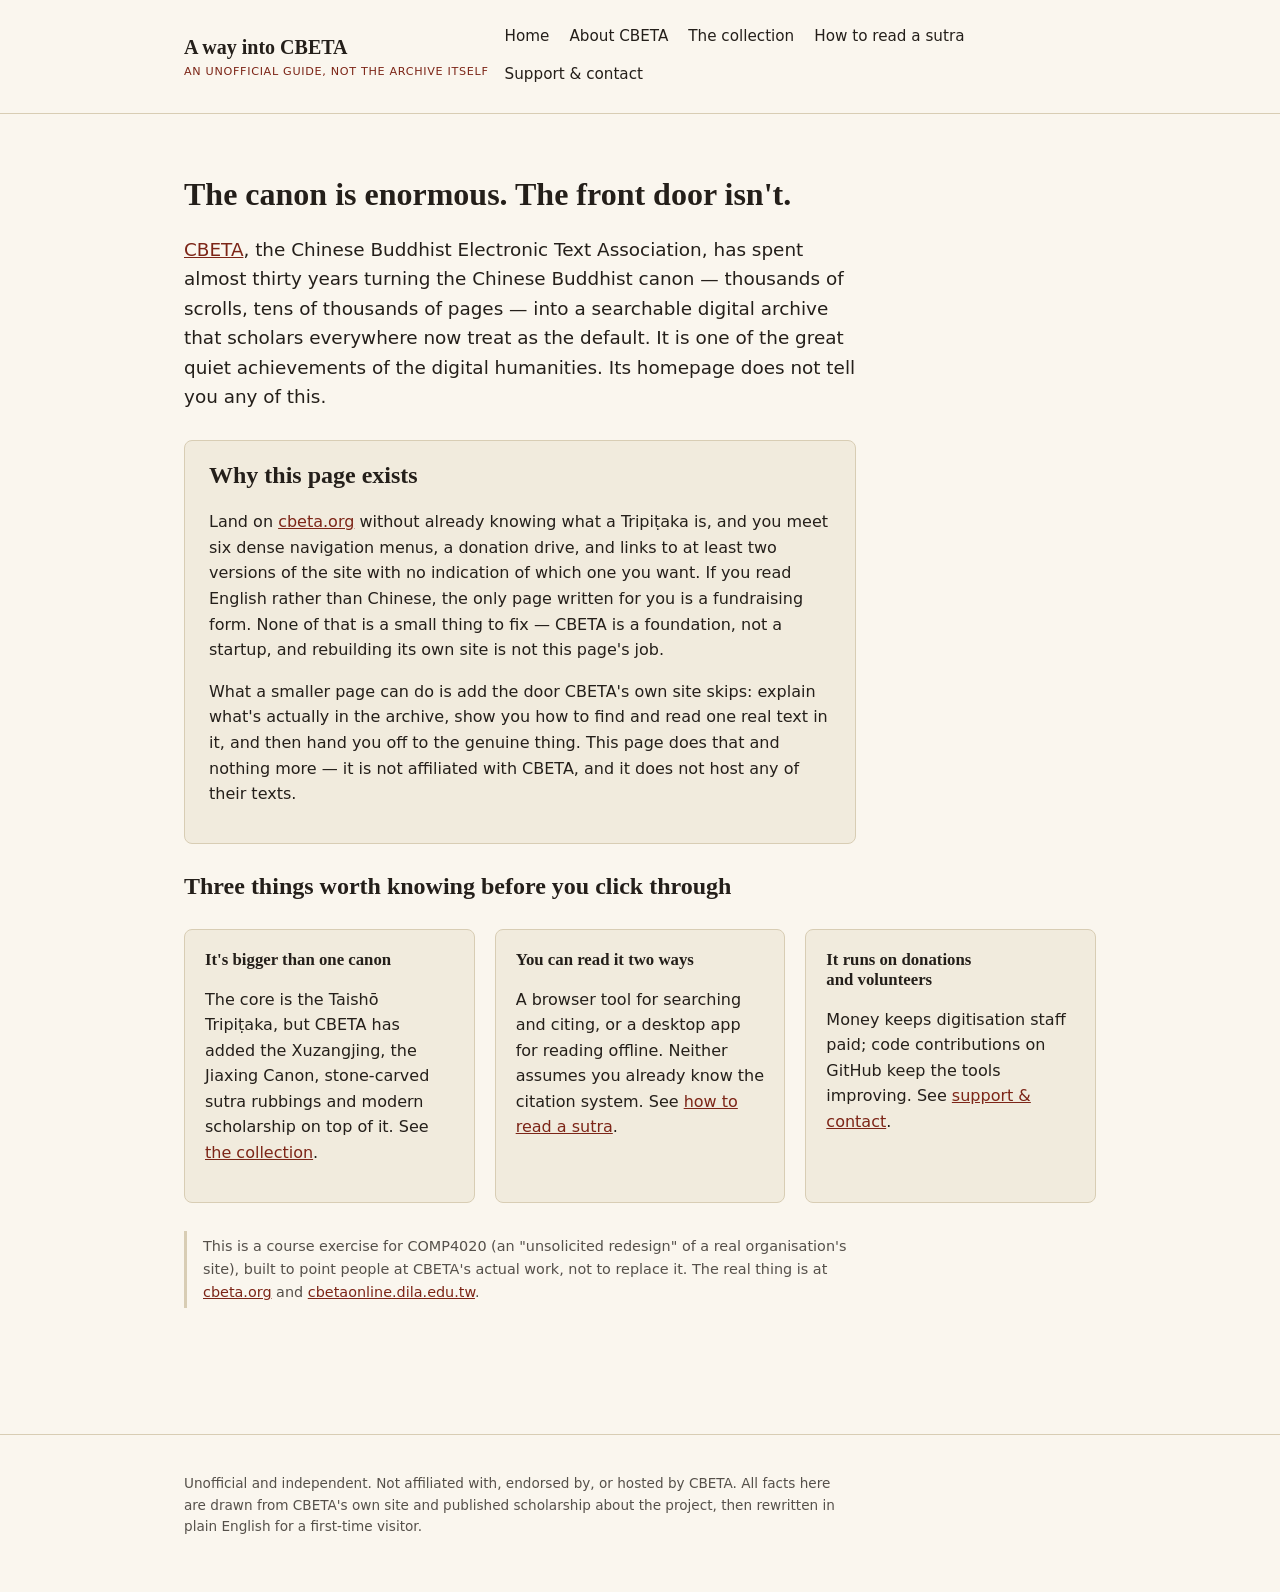
==== index.html @ 64e92640 "site: build CBETA redesign — five pages, manuscript-style shared theme Picks CBETA (Chinese Buddhist" ====
<!doctype html>
<html lang="en">
  <head>
    <meta charset="UTF-8" />
    <meta name="viewport" content="width=device-width, initial-scale=1.0" />
    <title>A way into CBETA — an unofficial front door to the Chinese Buddhist canon</title>
    <meta
      name="description"
      content="An unofficial guide to CBETA, the digital Chinese Buddhist canon: what it holds, how to actually read something in it, and how to support the real project."
    />
    <link rel="stylesheet" href="./styles.css" />
  </head>
  <body>
    <a class="skip-link" href="#main">Skip to content</a>
    <header class="site">
      <div class="site-header-inner">
        <a class="site-title" href="./"
          >A way into CBETA<small>an unofficial guide, not the archive itself</small></a
        >
        <button
          class="nav-toggle"
          type="button"
          aria-expanded="false"
          aria-controls="primary-nav"
        >
          Menu
        </button>
        <nav class="primary" id="primary-nav" aria-label="Primary">
          <a href="./">Home</a>
          <a href="./about.html">About CBETA</a>
          <a href="./collection.html">The collection</a>
          <a href="./read.html">How to read a sutra</a>
          <a href="./contact.html">Support &amp; contact</a>
        </nav>
      </div>
    </header>
    <main id="main">
      <h1>The canon is enormous. The front door isn't.</h1>
      <p class="lede">
        <a href="https://www.cbeta.org/">CBETA</a>, the Chinese Buddhist Electronic Text
        Association, has spent almost thirty years turning the Chinese Buddhist canon —
        thousands of scrolls, tens of thousands of pages — into a searchable digital archive
        that scholars everywhere now treat as the default. It is one of the great quiet
        achievements of the digital humanities. Its homepage does not tell you any of this.
      </p>

      <div class="panel">
        <h2>Why this page exists</h2>
        <p>
          Land on <a href="https://www.cbeta.org/">cbeta.org</a> without already knowing what
          a Tripiṭaka is, and you meet six dense navigation menus, a donation drive, and links
          to at least two versions of the site with no indication of which one you want. If you
          read English rather than Chinese, the only page written for you is a fundraising
          form. None of that is a small thing to fix — CBETA is a foundation, not a startup,
          and rebuilding its own site is not this page's job.
        </p>
        <p>
          What a smaller page can do is add the door CBETA's own site skips: explain what's
          actually in the archive, show you how to find and read one real text in it, and then
          hand you off to the genuine thing. This page does that and nothing more — it is not
          affiliated with CBETA, and it does not host any of their texts.
        </p>
      </div>

      <h2>Three things worth knowing before you click through</h2>
      <div class="card-grid">
        <div class="card">
          <h3>It's bigger than one canon</h3>
          <p>
            The core is the Taishō Tripiṭaka, but CBETA has added the Xuzangjing, the Jiaxing
            Canon, stone-carved sutra rubbings and modern scholarship on top of it. See
            <a href="./collection.html">the collection</a>.
          </p>
        </div>
        <div class="card">
          <h3>You can read it two ways</h3>
          <p>
            A browser tool for searching and citing, or a desktop app for reading offline.
            Neither assumes you already know the citation system. See
            <a href="./read.html">how to read a sutra</a>.
          </p>
        </div>
        <div class="card">
          <h3>It runs on donations and volunteers</h3>
          <p>
            Money keeps digitisation staff paid; code contributions on GitHub keep the tools
            improving. See <a href="./contact.html">support &amp; contact</a>.
          </p>
        </div>
      </div>

      <p class="disclaimer">
        This is a course exercise for COMP4020 (an "unsolicited redesign" of a real
        organisation's site), built to point people at CBETA's actual work, not to replace it.
        The real thing is at <a href="https://www.cbeta.org/">cbeta.org</a> and
        <a href="https://cbetaonline.dila.edu.tw/">cbetaonline.dila.edu.tw</a>.
      </p>
    </main>
    <footer class="site">
      <div class="site-footer-inner">
        <p>
          Unofficial and independent. Not affiliated with, endorsed by, or hosted by CBETA. All
          facts here are drawn from CBETA's own site and published scholarship about the
          project, then rewritten in plain English for a first-time visitor.
        </p>
      </div>
    </footer>
    <script type="module" src="./main.ts"></script>
  </body>
</html>
---- styles.css ----
:root {
  --ink: #241f1a;
  --paper: #faf6ee;
  --paper-dim: #f1ebdd;
  --rule: #d8cdb4;
  --seal: #a3311f;
  --seal-dim: #7c2517;
  --measure: 42rem;
}

* {
  box-sizing: border-box;
}

html {
  scroll-behavior: smooth;
}

@media (prefers-reduced-motion: reduce) {
  html {
    scroll-behavior: auto;
  }
}

body {
  margin: 0;
  background: var(--paper);
  color: var(--ink);
  font-family:
    system-ui,
    -apple-system,
    "Segoe UI",
    sans-serif;
  line-height: 1.6;
}

h1,
h2,
h3 {
  font-family: Georgia, "Iowan Old Style", "Palatino Linotype", serif;
  line-height: 1.2;
  text-wrap: balance;
}

a {
  color: var(--seal-dim);
}

a:hover {
  color: var(--seal);
}

a:focus-visible,
button:focus-visible {
  outline: 3px solid var(--seal);
  outline-offset: 2px;
}

.skip-link {
  position: absolute;
  left: 1rem;
  top: -3rem;
  background: var(--ink);
  color: var(--paper);
  padding: 0.5rem 1rem;
  border-radius: 0.25rem;
  transition: top 0.15s ease;
  z-index: 10;
}

.skip-link:focus {
  top: 1rem;
}

header.site {
  border-bottom: 1px solid var(--rule);
  background: var(--paper);
}

.site-header-inner {
  max-width: 60rem;
  margin: 0 auto;
  padding: 1.25rem 1.5rem;
  display: flex;
  align-items: center;
  justify-content: space-between;
  gap: 1rem;
}

.site-title {
  font-family: Georgia, "Iowan Old Style", "Palatino Linotype", serif;
  font-size: 1.25rem;
  font-weight: 700;
  color: var(--ink);
  text-decoration: none;
  white-space: nowrap;
}

.site-title small {
  display: block;
  font-family: system-ui, sans-serif;
  font-weight: 400;
  font-size: 0.7rem;
  letter-spacing: 0.06em;
  text-transform: uppercase;
  color: var(--seal-dim);
}

.nav-toggle {
  display: none;
  border: 1px solid var(--rule);
  background: var(--paper);
  border-radius: 0.25rem;
  padding: 0.4rem 0.7rem;
  font-size: 1rem;
  cursor: pointer;
}

nav.primary {
  display: flex;
  flex-wrap: wrap;
  gap: 0.25rem 1.25rem;
}

nav.primary a {
  text-decoration: none;
  color: var(--ink);
  font-size: 0.95rem;
  padding: 0.25rem 0;
  border-bottom: 2px solid transparent;
}

nav.primary a:hover,
nav.primary a[aria-current="page"] {
  color: var(--seal-dim);
  border-bottom-color: var(--seal);
}

@media (width <= 42rem) {
  .site-header-inner {
    flex-wrap: wrap;
  }

  .nav-toggle {
    display: block;
  }

  nav.primary {
    flex-basis: 100%;
    flex-direction: column;
    gap: 0.5rem;
    padding-top: 0.5rem;
    border-top: 1px solid var(--rule);
    display: none;
  }

  nav.primary.open {
    display: flex;
  }
}

main {
  max-width: 60rem;
  margin: 0 auto;
  padding: 2.5rem 1.5rem 4rem;
}

.lede {
  max-width: var(--measure);
  font-size: 1.15rem;
}

main > p,
main > ul,
main > ol,
.prose > p,
.prose > ul,
.prose > ol {
  max-width: var(--measure);
}

.disclaimer {
  max-width: var(--measure);
  font-size: 0.9rem;
  color: #55504a;
  border-left: 3px solid var(--rule);
  padding: 0.25rem 0 0.25rem 1rem;
}

.panel {
  background: var(--paper-dim);
  border: 1px solid var(--rule);
  border-radius: 0.5rem;
  padding: 1.25rem 1.5rem;
  margin: 1.75rem 0;
  max-width: var(--measure);
}

.panel h2,
.panel h3 {
  margin-top: 0;
}

.card-grid {
  display: grid;
  grid-template-columns: repeat(auto-fit, minmax(15rem, 1fr));
  gap: 1.25rem;
  margin: 1.75rem 0;
}

.card {
  border: 1px solid var(--rule);
  border-radius: 0.5rem;
  padding: 1.25rem;
  background: var(--paper-dim);
}

.card h3 {
  margin-top: 0;
  font-size: 1.05rem;
}

.card code {
  background: var(--paper);
  border: 1px solid var(--rule);
  border-radius: 0.25rem;
  padding: 0.1rem 0.35rem;
  font-size: 0.85em;
}

table.canon {
  border-collapse: collapse;
  width: 100%;
  max-width: 46rem;
  margin: 1.75rem 0;
  font-size: 0.95rem;
}

table.canon caption {
  text-align: left;
  font-style: italic;
  margin-bottom: 0.5rem;
  color: #55504a;
}

table.canon th,
table.canon td {
  border-bottom: 1px solid var(--rule);
  text-align: left;
  padding: 0.55rem 0.75rem;
  vertical-align: top;
}

table.canon th {
  font-family: Georgia, "Iowan Old Style", "Palatino Linotype", serif;
}

ol.steps {
  max-width: var(--measure);
  padding-left: 1.25rem;
}

ol.steps li {
  margin-bottom: 0.85rem;
}

ol.steps code {
  background: var(--paper-dim);
  border: 1px solid var(--rule);
  border-radius: 0.25rem;
  padding: 0.1rem 0.35rem;
  font-size: 0.85em;
}

dl.contact {
  max-width: var(--measure);
  display: grid;
  grid-template-columns: auto 1fr;
  gap: 0.35rem 1rem;
}

dl.contact dt {
  font-weight: 600;
  color: var(--seal-dim);
}

dl.contact dd {
  margin: 0;
}

.button-link {
  display: inline-block;
  background: var(--seal);
  color: var(--paper);
  text-decoration: none;
  padding: 0.6rem 1.1rem;
  border-radius: 0.3rem;
  font-weight: 600;
  margin: 0.25rem 0.5rem 0.25rem 0;
}

.button-link:hover {
  background: var(--seal-dim);
  color: var(--paper);
}

.button-link.secondary {
  background: transparent;
  color: var(--seal-dim);
  border: 1px solid var(--seal-dim);
}

.button-link.secondary:hover {
  background: var(--paper-dim);
  color: var(--seal);
}

footer.site {
  border-top: 1px solid var(--rule);
  margin-top: 3rem;
}

.site-footer-inner {
  max-width: 60rem;
  margin: 0 auto;
  padding: 1.5rem 1.5rem 2.5rem;
  font-size: 0.85rem;
  color: #55504a;
}

.site-footer-inner p {
  max-width: var(--measure);
}

@media (forced-colors: active) {
  .button-link {
    border: 2px solid ButtonText;
  }
}
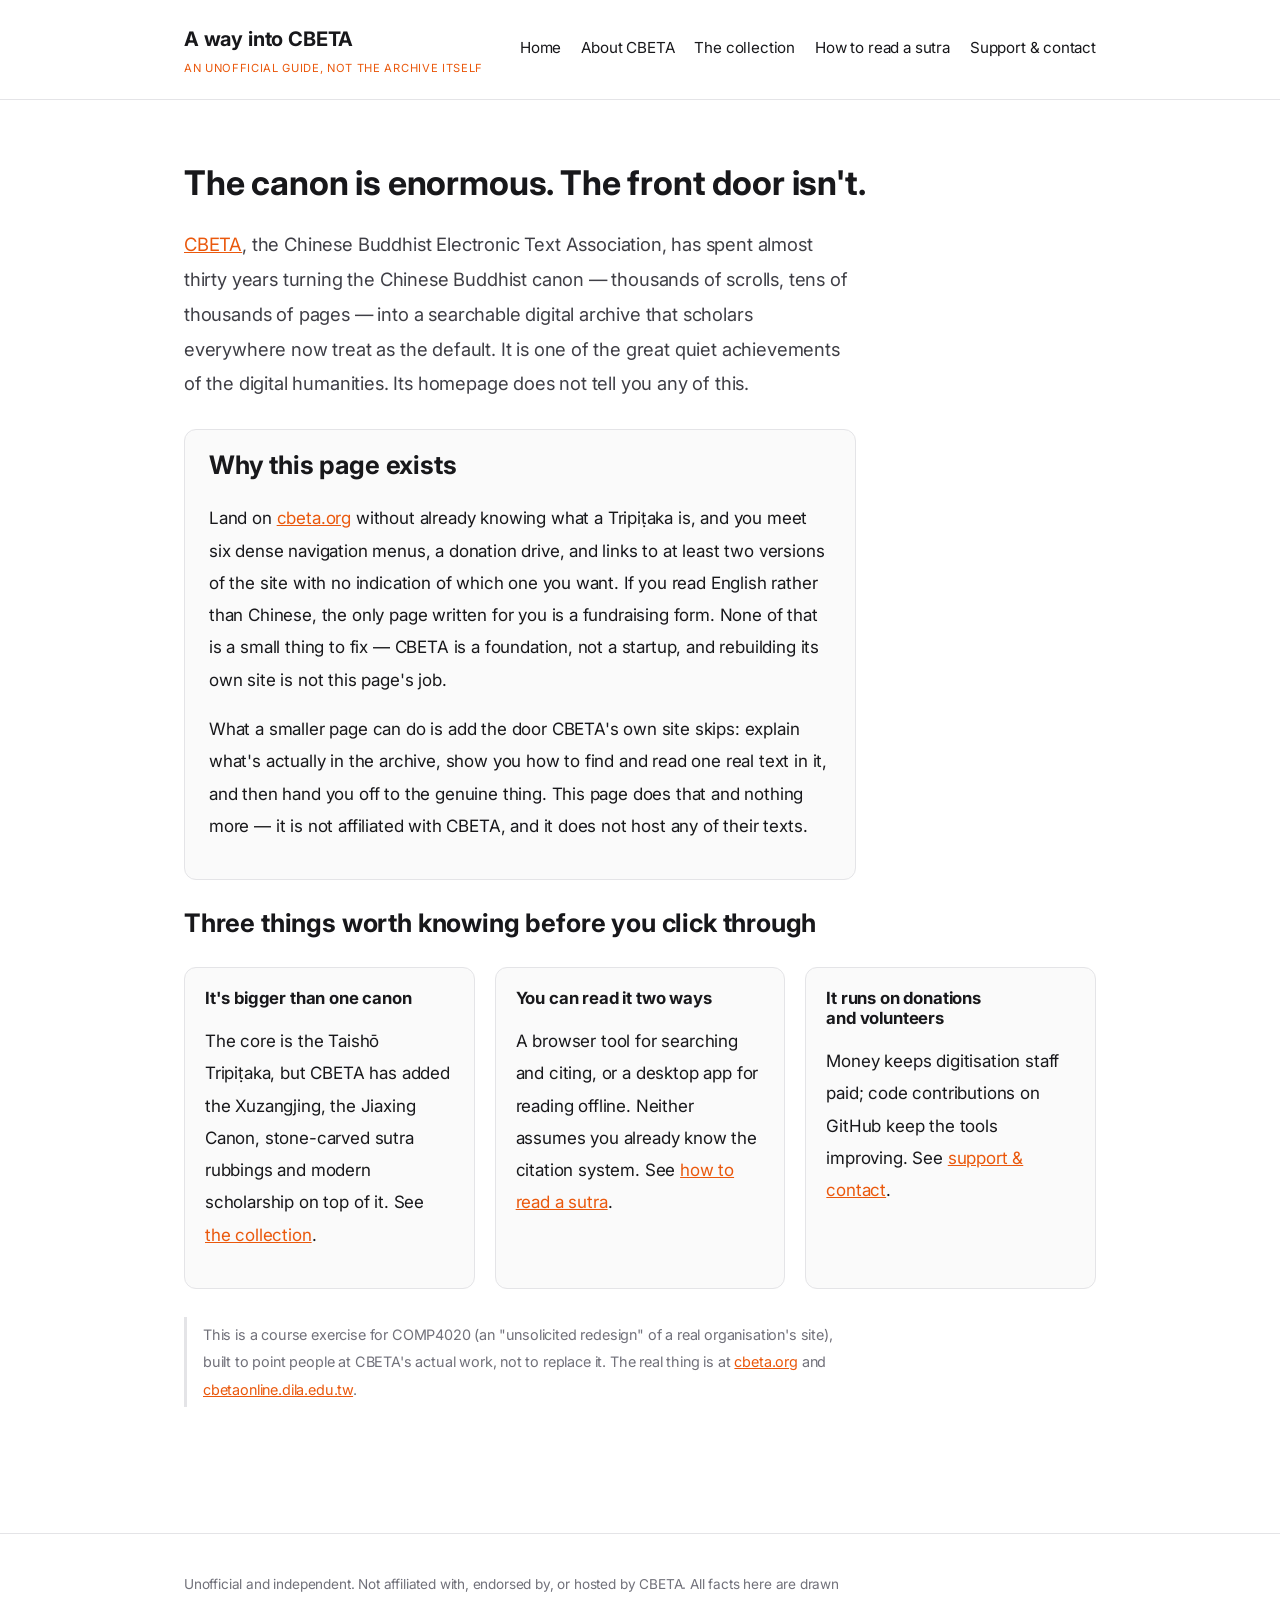
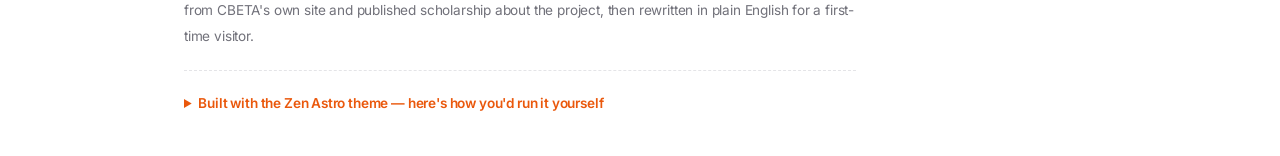
==== commit a3b89e47: "riff: reskin in Astro's Zen theme, expose its install steps in the footer Adopts Zen's actual design" ====
--- a/index.html
+++ b/index.html
@@ -103,6 +103,14 @@
           facts here are drawn from CBETA's own site and published scholarship about the
           project, then rewritten in plain English for a first-time visitor.
         </p>
+        <details class="built-with">
+          <summary>Built with the Zen Astro theme — here's how you'd run it yourself</summary>
+          <pre><code># from astro.build/themes/details/zen/
+git clone https://github.com/Secd0g/zen
+cd zen
+npm install
+npm run dev</code></pre>
+        </details>
       </div>
     </footer>
     <script type="module" src="./main.ts"></script>
--- a/styles.css
+++ b/styles.css
@@ -1,11 +1,35 @@
+@import url("https://fonts.googleapis.com/css2?family=Inter:wght@400;500;600;700&display=swap");
+
 :root {
-  --ink: #241f1a;
-  --paper: #faf6ee;
-  --paper-dim: #f1ebdd;
-  --rule: #d8cdb4;
-  --seal: #a3311f;
-  --seal-dim: #7c2517;
+  --accent: #f97316;
+  --accent-hover: #ea580c;
+  --accent-light: #fdba74;
+  --ink: #18181b;
+  --text-secondary: #3f3f46;
+  --text-muted: #71717a;
+  --paper: #fff;
+  --paper-dim: #fafafa;
+  --paper-tertiary: #f5f5f5;
+  --rule: #e4e4e7;
+  --seal: var(--accent);
+  --seal-dim: var(--accent-hover);
   --measure: 42rem;
+}
+
+@media (prefers-color-scheme: dark) {
+  :root {
+    --accent: #fb923c;
+    --accent-hover: #fdba74;
+    --ink: #fafafa;
+    --text-secondary: #d4d4d8;
+    --text-muted: #a1a1aa;
+    --paper: #18181b;
+    --paper-dim: #202023;
+    --paper-tertiary: #27272a;
+    --rule: #3f3f46;
+    --seal: var(--accent);
+    --seal-dim: var(--accent-hover);
+  }
 }
 
 * {
@@ -27,17 +51,21 @@
   background: var(--paper);
   color: var(--ink);
   font-family:
+    Inter,
     system-ui,
     -apple-system,
     "Segoe UI",
     sans-serif;
-  line-height: 1.6;
+  font-size: 17px;
+  line-height: 1.9;
+  letter-spacing: -0.01em;
 }
 
 h1,
 h2,
 h3 {
-  font-family: Georgia, "Iowan Old Style", "Palatino Linotype", serif;
+  font-family: Inter, system-ui, sans-serif;
+  font-weight: 700;
   line-height: 1.2;
   text-wrap: balance;
 }
@@ -88,7 +116,7 @@
 }
 
 .site-title {
-  font-family: Georgia, "Iowan Old Style", "Palatino Linotype", serif;
+  font-family: Inter, system-ui, sans-serif;
   font-size: 1.25rem;
   font-weight: 700;
   color: var(--ink);
@@ -98,7 +126,7 @@
 
 .site-title small {
   display: block;
-  font-family: system-ui, sans-serif;
+  font-family: Inter, system-ui, sans-serif;
   font-weight: 400;
   font-size: 0.7rem;
   letter-spacing: 0.06em;
@@ -110,6 +138,7 @@
   display: none;
   border: 1px solid var(--rule);
   background: var(--paper);
+  color: var(--ink);
   border-radius: 0.25rem;
   padding: 0.4rem 0.7rem;
   font-size: 1rem;
@@ -168,6 +197,7 @@
 .lede {
   max-width: var(--measure);
   font-size: 1.15rem;
+  color: var(--text-secondary);
 }
 
 main > p,
@@ -182,7 +212,7 @@
 .disclaimer {
   max-width: var(--measure);
   font-size: 0.9rem;
-  color: #55504a;
+  color: var(--text-muted);
   border-left: 3px solid var(--rule);
   padding: 0.25rem 0 0.25rem 1rem;
 }
@@ -190,7 +220,7 @@
 .panel {
   background: var(--paper-dim);
   border: 1px solid var(--rule);
-  border-radius: 0.5rem;
+  border-radius: 0.75rem;
   padding: 1.25rem 1.5rem;
   margin: 1.75rem 0;
   max-width: var(--measure);
@@ -210,18 +240,27 @@
 
 .card {
   border: 1px solid var(--rule);
-  border-radius: 0.5rem;
+  border-radius: 0.75rem;
   padding: 1.25rem;
   background: var(--paper-dim);
-}
-
+  transition:
+    border-color 0.15s ease,
+    transform 0.15s ease;
+}
+
+.card:hover {
+  border-color: var(--seal);
+  transform: translateY(-2px);
+}
+
+.card h2,
 .card h3 {
   margin-top: 0;
   font-size: 1.05rem;
 }
 
 .card code {
-  background: var(--paper);
+  background: var(--paper-tertiary);
   border: 1px solid var(--rule);
   border-radius: 0.25rem;
   padding: 0.1rem 0.35rem;
@@ -240,7 +279,7 @@
   text-align: left;
   font-style: italic;
   margin-bottom: 0.5rem;
-  color: #55504a;
+  color: var(--text-muted);
 }
 
 table.canon th,
@@ -252,7 +291,15 @@
 }
 
 table.canon th {
-  font-family: Georgia, "Iowan Old Style", "Palatino Linotype", serif;
+  font-family: Inter, system-ui, sans-serif;
+}
+
+table.canon tbody tr {
+  transition: background-color 0.15s ease;
+}
+
+table.canon tbody tr:hover {
+  background: var(--paper-dim);
 }
 
 ol.steps {
@@ -291,17 +338,17 @@
 .button-link {
   display: inline-block;
   background: var(--seal);
-  color: var(--paper);
+  color: #fff;
   text-decoration: none;
   padding: 0.6rem 1.1rem;
-  border-radius: 0.3rem;
+  border-radius: 0.4rem;
   font-weight: 600;
   margin: 0.25rem 0.5rem 0.25rem 0;
 }
 
 .button-link:hover {
   background: var(--seal-dim);
-  color: var(--paper);
+  color: #fff;
 }
 
 .button-link.secondary {
@@ -325,11 +372,35 @@
   margin: 0 auto;
   padding: 1.5rem 1.5rem 2.5rem;
   font-size: 0.85rem;
-  color: #55504a;
+  color: var(--text-muted);
 }
 
 .site-footer-inner p {
   max-width: var(--measure);
+}
+
+.built-with {
+  margin-top: 1.25rem;
+  padding-top: 1.25rem;
+  border-top: 1px dashed var(--rule);
+  max-width: var(--measure);
+}
+
+.built-with summary {
+  cursor: pointer;
+  color: var(--seal-dim);
+  font-weight: 600;
+}
+
+.built-with pre {
+  background: var(--ink);
+  color: var(--paper);
+  border-radius: 0.5rem;
+  padding: 1rem 1.25rem;
+  overflow-x: auto;
+  font-size: 0.8rem;
+  line-height: 1.6;
+  margin: 0.75rem 0 0;
 }
 
 @media (forced-colors: active) {
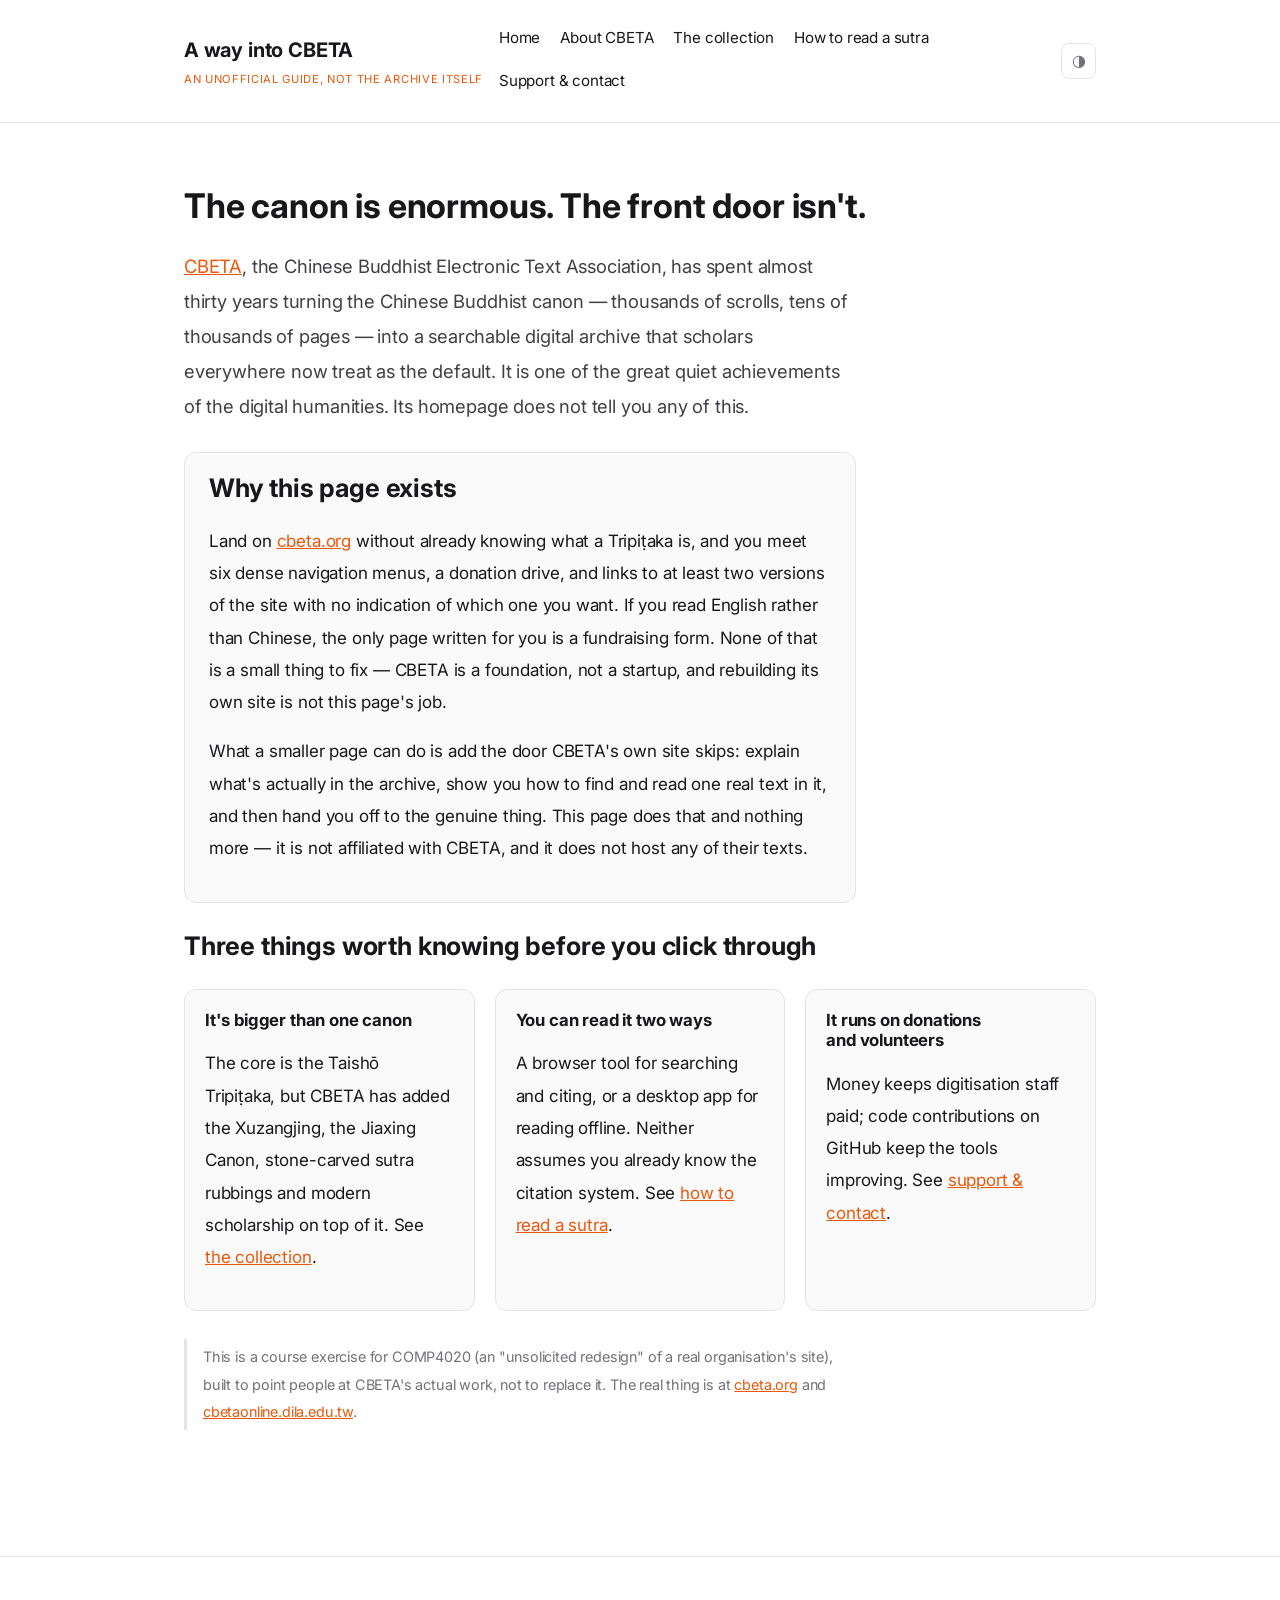
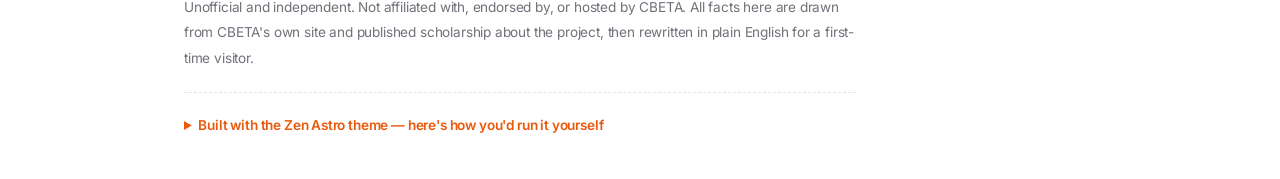
==== commit e93595c8: "riff: sticky blurred header + Zen-style light/dark/auto toggle Mirrors Zen's own header.astro behavi" ====
--- a/index.html
+++ b/index.html
@@ -32,6 +32,9 @@
           <a href="./read.html">How to read a sutra</a>
           <a href="./contact.html">Support &amp; contact</a>
         </nav>
+        <button class="theme-toggle" type="button" aria-label="Toggle light and dark theme">
+          <span aria-hidden="true">◑</span>
+        </button>
       </div>
     </header>
     <main id="main">
--- a/styles.css
+++ b/styles.css
@@ -32,6 +32,35 @@
   }
 }
 
+:root[data-theme="dark"] {
+  --accent: #fb923c;
+  --accent-hover: #fdba74;
+  --ink: #fafafa;
+  --text-secondary: #d4d4d8;
+  --text-muted: #a1a1aa;
+  --paper: #18181b;
+  --paper-dim: #202023;
+  --paper-tertiary: #27272a;
+  --rule: #3f3f46;
+  --seal: var(--accent);
+  --seal-dim: var(--accent-hover);
+}
+
+:root[data-theme="light"] {
+  --accent: #f97316;
+  --accent-hover: #ea580c;
+  --accent-light: #fdba74;
+  --ink: #18181b;
+  --text-secondary: #3f3f46;
+  --text-muted: #71717a;
+  --paper: #fff;
+  --paper-dim: #fafafa;
+  --paper-tertiary: #f5f5f5;
+  --rule: #e4e4e7;
+  --seal: var(--accent);
+  --seal-dim: var(--accent-hover);
+}
+
 * {
   box-sizing: border-box;
 }
@@ -101,8 +130,12 @@
 }
 
 header.site {
+  position: sticky;
+  top: 0;
+  z-index: 100;
   border-bottom: 1px solid var(--rule);
-  background: var(--paper);
+  background: color-mix(in srgb, var(--paper) 92%, transparent);
+  backdrop-filter: blur(8px);
 }
 
 .site-header-inner {
@@ -113,6 +146,27 @@
   align-items: center;
   justify-content: space-between;
   gap: 1rem;
+}
+
+.theme-toggle {
+  display: flex;
+  align-items: center;
+  justify-content: center;
+  width: 2.25rem;
+  height: 2.25rem;
+  border: 1px solid var(--rule);
+  background: var(--paper);
+  color: var(--text-muted);
+  border-radius: 0.5rem;
+  cursor: pointer;
+  font-size: 1rem;
+  line-height: 1;
+  margin-left: 0.5rem;
+}
+
+.theme-toggle:hover {
+  color: var(--seal);
+  border-color: var(--seal);
 }
 
 .site-title {
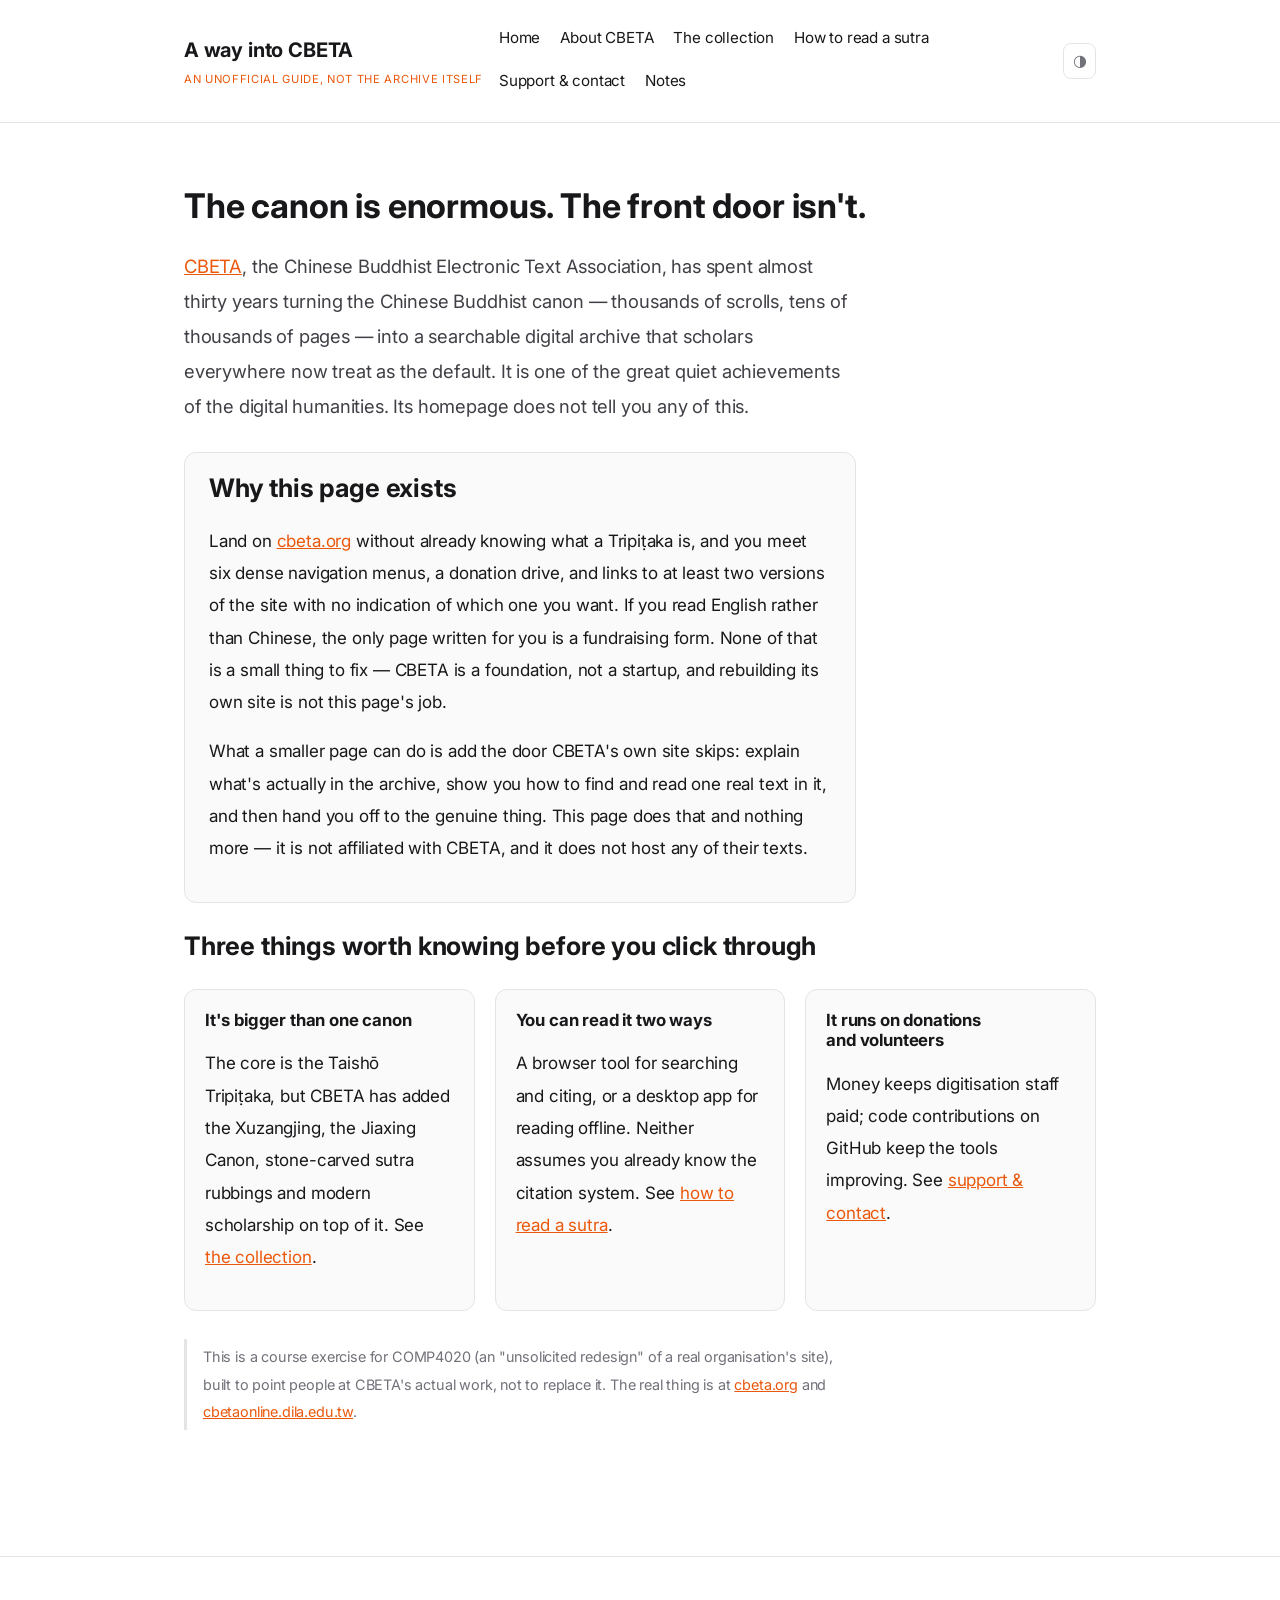
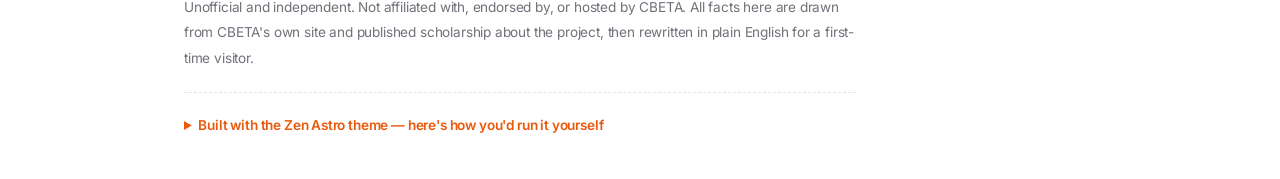
==== commit 272afe32: "riff: add a Notes page exposing Zen's own placeholder blog posts Zen is a blog theme; a blog theme s" ====
--- a/index.html
+++ b/index.html
@@ -31,6 +31,7 @@
           <a href="./collection.html">The collection</a>
           <a href="./read.html">How to read a sutra</a>
           <a href="./contact.html">Support &amp; contact</a>
+          <a href="./blog.html">Notes</a>
         </nav>
         <button class="theme-toggle" type="button" aria-label="Toggle light and dark theme">
           <span aria-hidden="true">◑</span>
@@ -116,6 +117,7 @@
         </details>
       </div>
     </footer>
+    <button id="back-to-top" title="Back to top" aria-label="Back to top">&uarr;</button>
     <script type="module" src="./main.ts"></script>
   </body>
 </html>
--- a/styles.css
+++ b/styles.css
@@ -199,6 +199,48 @@
   cursor: pointer;
 }
 
+.toc-sidebar {
+  display: none;
+  position: fixed;
+  top: 6.5rem;
+  right: 1.5rem;
+  width: 14rem;
+  max-height: calc(100vh - 9rem);
+  overflow-y: auto;
+  font-size: 0.82rem;
+  padding: 0.75rem 0 0.75rem 1rem;
+  border-left: 1px solid var(--rule);
+}
+
+.toc-sidebar .toc-title {
+  margin: 0 0 0.5rem;
+  font-weight: 600;
+  text-transform: uppercase;
+  letter-spacing: 0.06em;
+  font-size: 0.7rem;
+  color: var(--text-muted);
+}
+
+.toc-sidebar .toc-link {
+  display: block;
+  padding: 0.3rem 0;
+  color: var(--text-muted);
+  text-decoration: none;
+  border-left: 2px solid transparent;
+  padding-left: 0.6rem;
+  margin-left: -0.75rem;
+}
+
+.toc-sidebar .toc-link:hover {
+  color: var(--seal);
+}
+
+@media (width >= 80rem) {
+  .toc-sidebar {
+    display: block;
+  }
+}
+
 nav.primary {
   display: flex;
   flex-wrap: wrap;
@@ -457,6 +499,44 @@
   margin: 0.75rem 0 0;
 }
 
+#back-to-top {
+  position: fixed;
+  right: 1.5rem;
+  bottom: 1.5rem;
+  z-index: 90;
+  display: flex;
+  align-items: center;
+  justify-content: center;
+  width: 2.75rem;
+  height: 2.75rem;
+  border-radius: 999px;
+  border: 1px solid var(--rule);
+  background: var(--paper);
+  color: var(--text-muted);
+  font-size: 1.1rem;
+  cursor: pointer;
+  visibility: hidden;
+  opacity: 0;
+  transform: translateY(0.5rem);
+  transition:
+    opacity 0.2s ease,
+    transform 0.2s ease,
+    background-color 0.2s ease,
+    color 0.2s ease;
+}
+
+#back-to-top.show {
+  visibility: visible;
+  opacity: 1;
+  transform: translateY(0);
+}
+
+#back-to-top:hover {
+  background: var(--seal);
+  color: #fff;
+  border-color: var(--seal);
+}
+
 @media (forced-colors: active) {
   .button-link {
     border: 2px solid ButtonText;
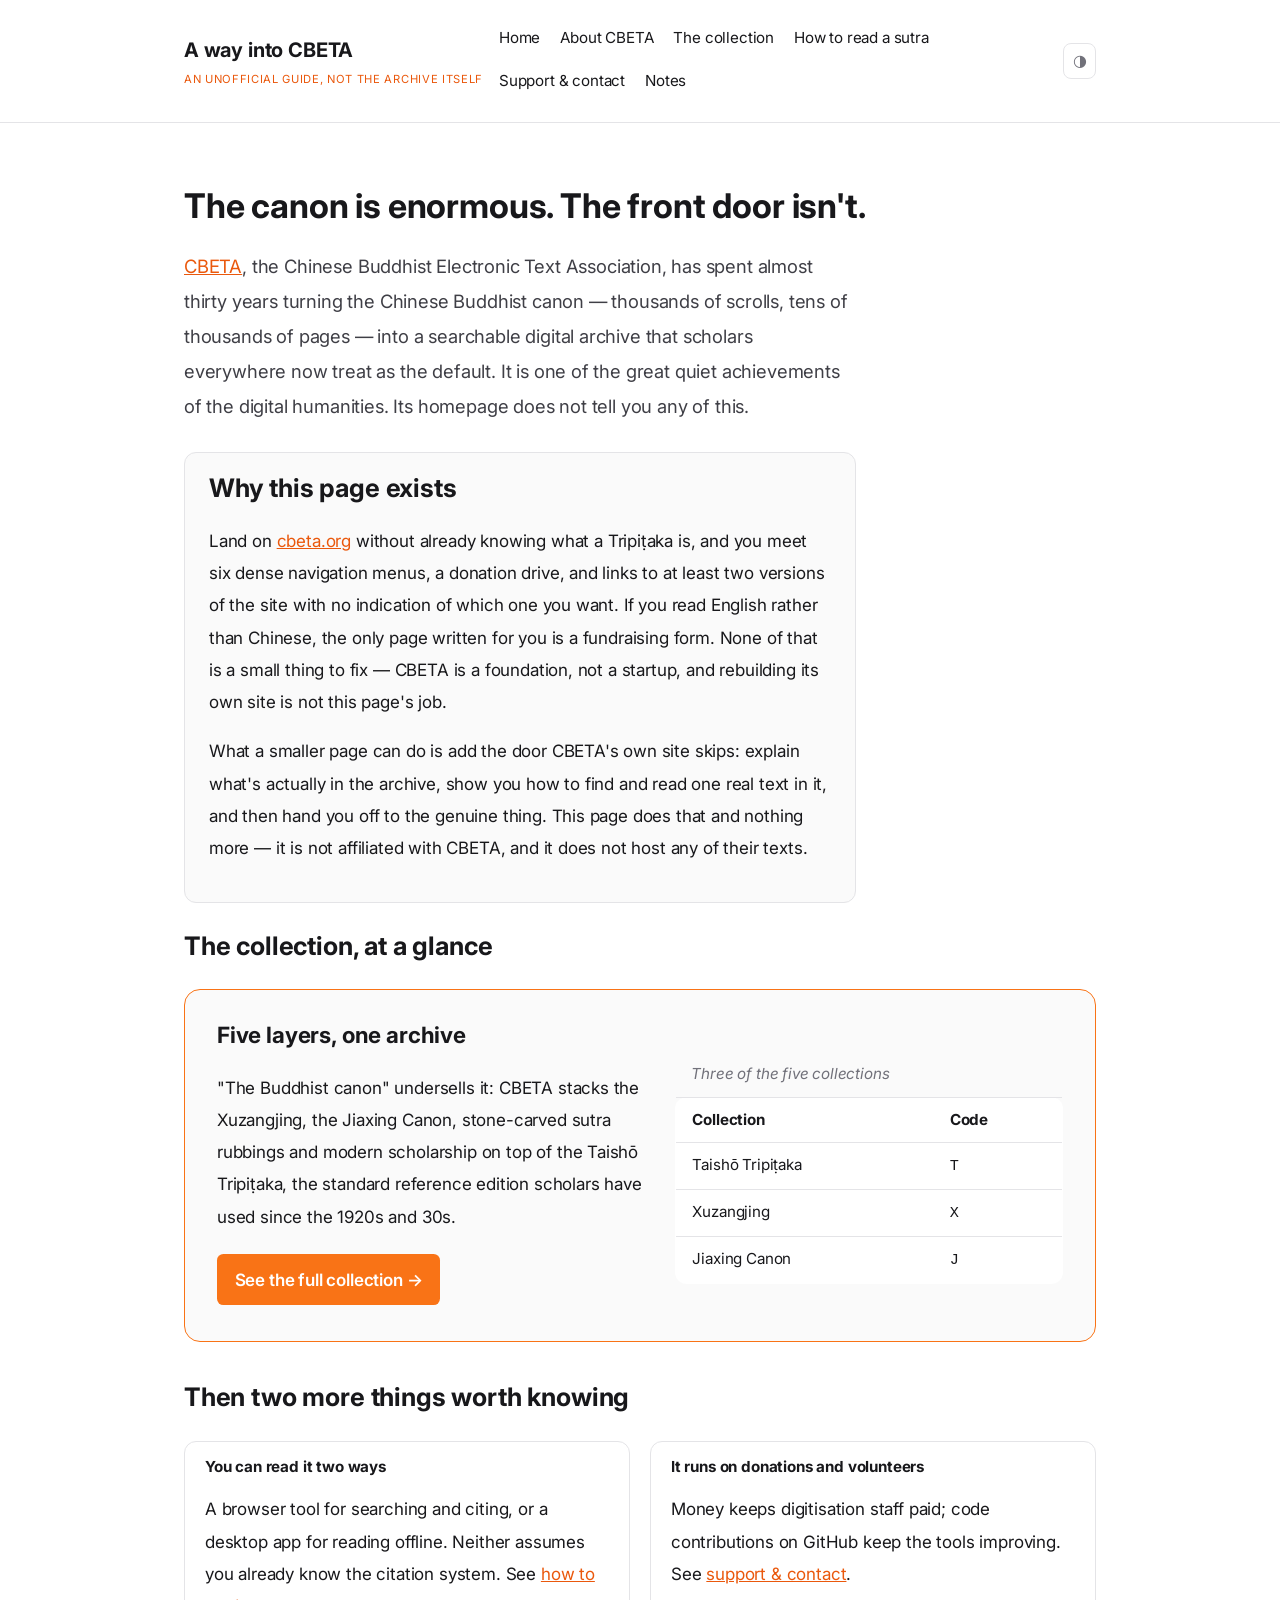
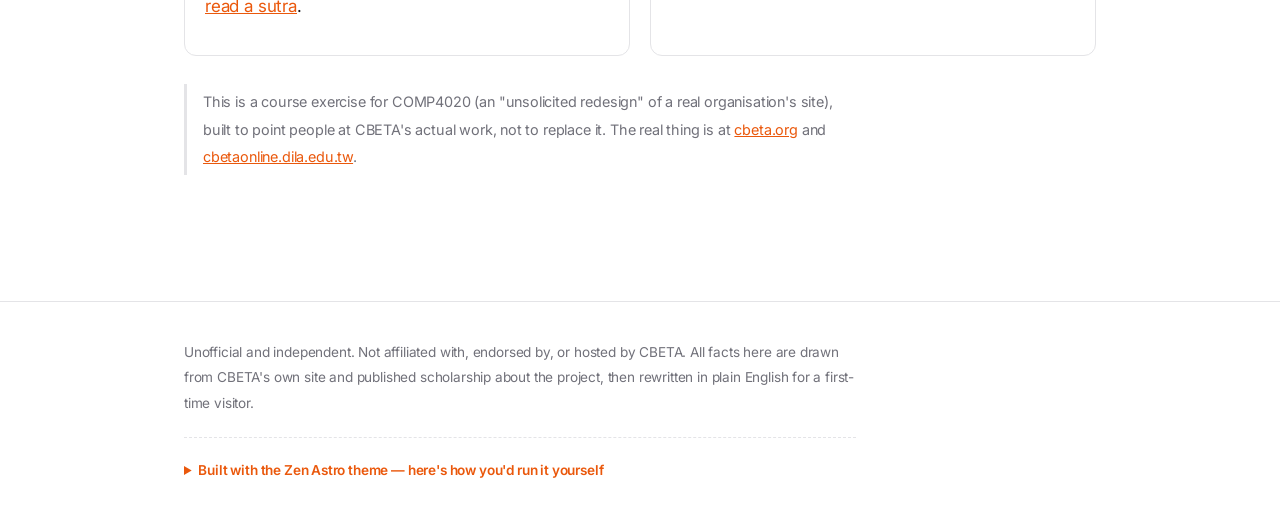
==== commit 4933322c: "riff: make the collection the homepage's visual centre Replaces the three-equal-cards layout with a " ====
--- a/index.html
+++ b/index.html
@@ -66,16 +66,44 @@
         </p>
       </div>
 
-      <h2>Three things worth knowing before you click through</h2>
-      <div class="card-grid">
-        <div class="card">
-          <h3>It's bigger than one canon</h3>
+      <h2>The collection, at a glance</h2>
+      <div class="spotlight">
+        <div class="spotlight-main">
+          <h3>Five layers, one archive</h3>
           <p>
-            The core is the Taishō Tripiṭaka, but CBETA has added the Xuzangjing, the Jiaxing
-            Canon, stone-carved sutra rubbings and modern scholarship on top of it. See
-            <a href="./collection.html">the collection</a>.
+            "The Buddhist canon" undersells it: CBETA stacks the Xuzangjing, the Jiaxing Canon,
+            stone-carved sutra rubbings and modern scholarship on top of the Taishō Tripiṭaka,
+            the standard reference edition scholars have used since the 1920s and 30s.
           </p>
+          <a class="button-link" href="./collection.html">See the full collection &rarr;</a>
         </div>
+        <table class="canon compact">
+          <caption>Three of the five collections</caption>
+          <thead>
+            <tr>
+              <th scope="col">Collection</th>
+              <th scope="col">Code</th>
+            </tr>
+          </thead>
+          <tbody>
+            <tr>
+              <td>Taishō Tripiṭaka</td>
+              <td><code>T</code></td>
+            </tr>
+            <tr>
+              <td>Xuzangjing</td>
+              <td><code>X</code></td>
+            </tr>
+            <tr>
+              <td>Jiaxing Canon</td>
+              <td><code>J</code></td>
+            </tr>
+          </tbody>
+        </table>
+      </div>
+
+      <h2>Then two more things worth knowing</h2>
+      <div class="card-grid secondary">
         <div class="card">
           <h3>You can read it two ways</h3>
           <p>
--- a/styles.css
+++ b/styles.css
@@ -327,11 +327,39 @@
   margin-top: 0;
 }
 
+.spotlight {
+  display: grid;
+  grid-template-columns: 1.1fr 1fr;
+  gap: 2rem;
+  align-items: center;
+  background: var(--paper-dim);
+  border: 1px solid var(--seal);
+  border-radius: 1rem;
+  padding: 2rem;
+  margin: 1.75rem 0 2.5rem;
+  max-width: 60rem;
+}
+
+.spotlight-main h3 {
+  margin-top: 0;
+  font-size: 1.4rem;
+}
+
+@media (width <= 55rem) {
+  .spotlight {
+    grid-template-columns: 1fr;
+  }
+}
+
 .card-grid {
   display: grid;
   grid-template-columns: repeat(auto-fit, minmax(15rem, 1fr));
   gap: 1.25rem;
   margin: 1.75rem 0;
+}
+
+.card-grid.secondary {
+  max-width: 60rem;
 }
 
 .card {
@@ -363,6 +391,15 @@
   font-size: 0.85em;
 }
 
+.card-grid.secondary .card {
+  padding: 1rem 1.25rem;
+  background: transparent;
+}
+
+.card-grid.secondary h3 {
+  font-size: 0.95rem;
+}
+
 table.canon {
   border-collapse: collapse;
   width: 100%;
@@ -396,6 +433,24 @@
 
 table.canon tbody tr:hover {
   background: var(--paper-dim);
+}
+
+.spotlight table.canon.compact {
+  margin: 0;
+  max-width: none;
+  background: var(--paper);
+  border: 1px solid var(--rule);
+  border-radius: 0.75rem;
+  overflow: hidden;
+}
+
+.spotlight table.canon.compact caption {
+  padding: 0.75rem 1rem 0;
+}
+
+.spotlight table.canon.compact th,
+.spotlight table.canon.compact td {
+  padding: 0.5rem 1rem;
 }
 
 ol.steps {
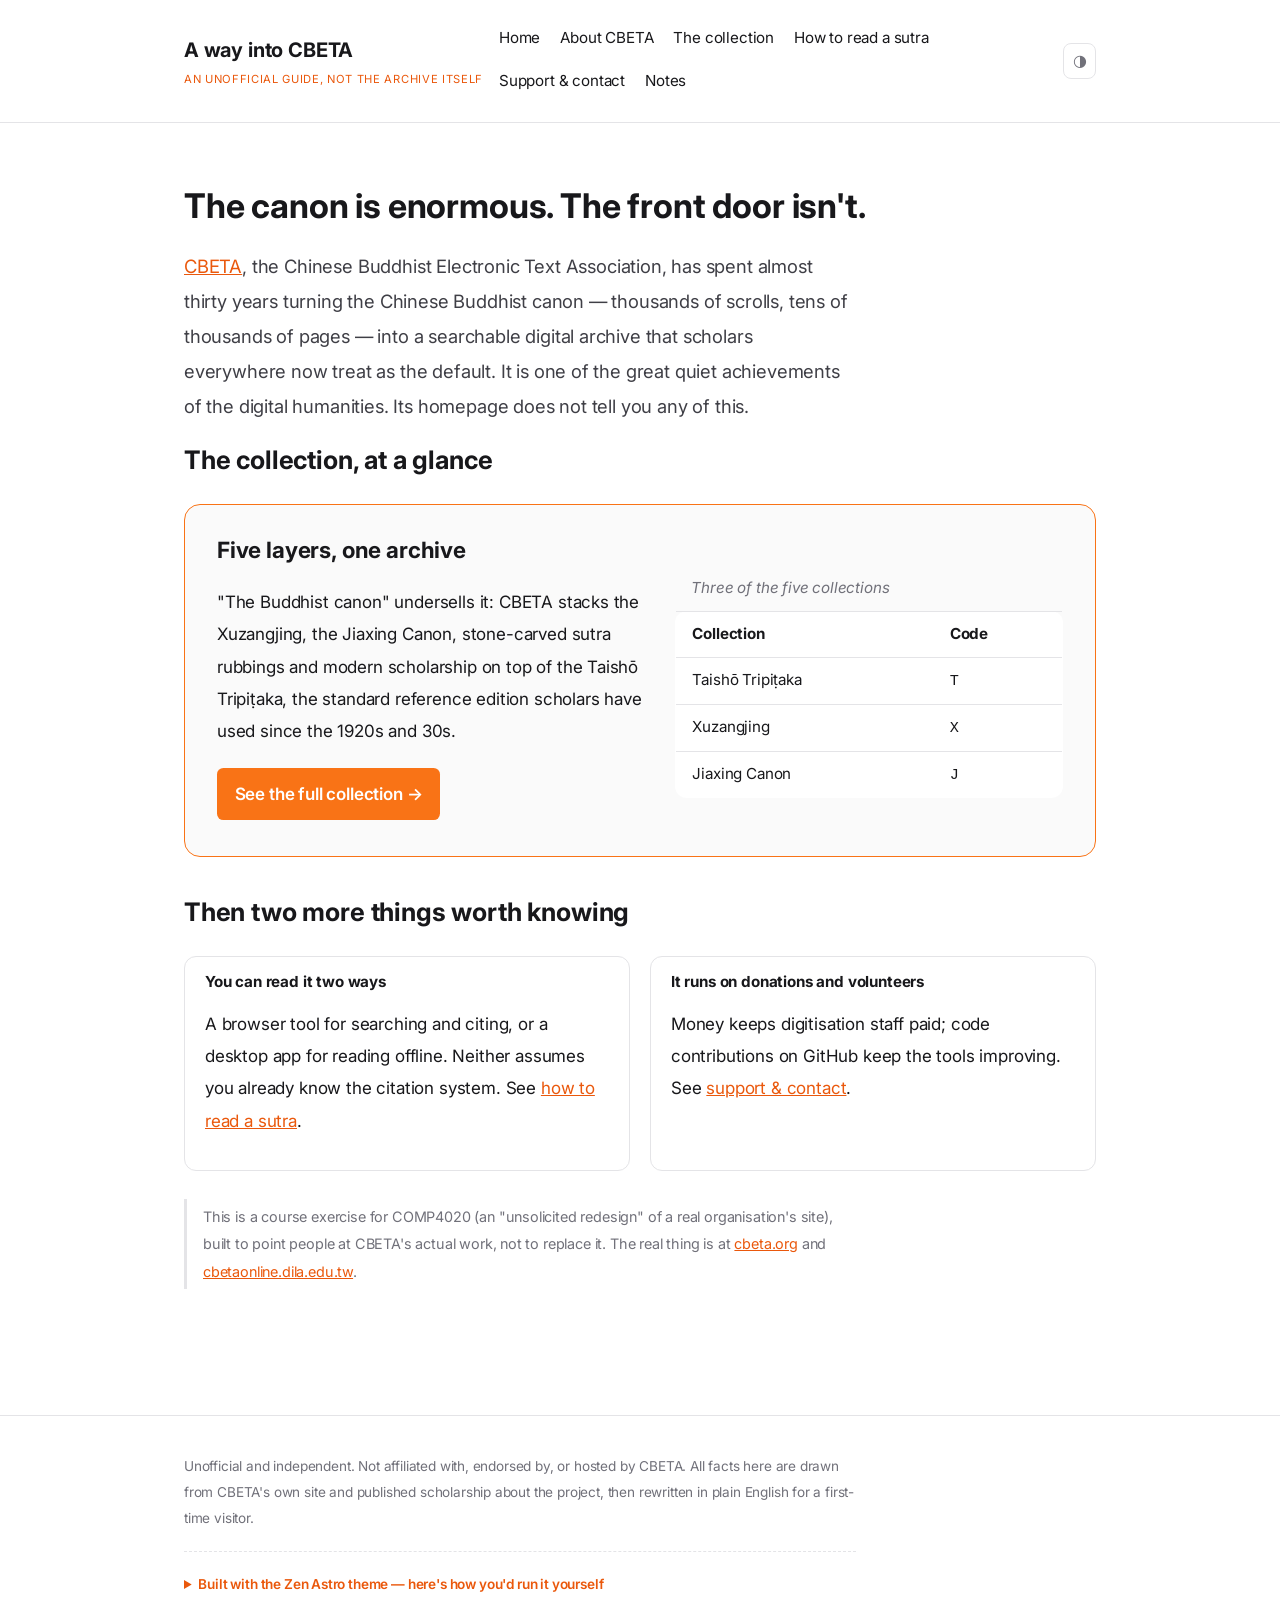
==== commit 5d89a004: "riff: drop the 'Why this page exists' panel from the homepage" ====
--- a/index.html
+++ b/index.html
@@ -47,24 +47,6 @@
         that scholars everywhere now treat as the default. It is one of the great quiet
         achievements of the digital humanities. Its homepage does not tell you any of this.
       </p>
-
-      <div class="panel">
-        <h2>Why this page exists</h2>
-        <p>
-          Land on <a href="https://www.cbeta.org/">cbeta.org</a> without already knowing what
-          a Tripiṭaka is, and you meet six dense navigation menus, a donation drive, and links
-          to at least two versions of the site with no indication of which one you want. If you
-          read English rather than Chinese, the only page written for you is a fundraising
-          form. None of that is a small thing to fix — CBETA is a foundation, not a startup,
-          and rebuilding its own site is not this page's job.
-        </p>
-        <p>
-          What a smaller page can do is add the door CBETA's own site skips: explain what's
-          actually in the archive, show you how to find and read one real text in it, and then
-          hand you off to the genuine thing. This page does that and nothing more — it is not
-          affiliated with CBETA, and it does not host any of their texts.
-        </p>
-      </div>
 
       <h2>The collection, at a glance</h2>
       <div class="spotlight">
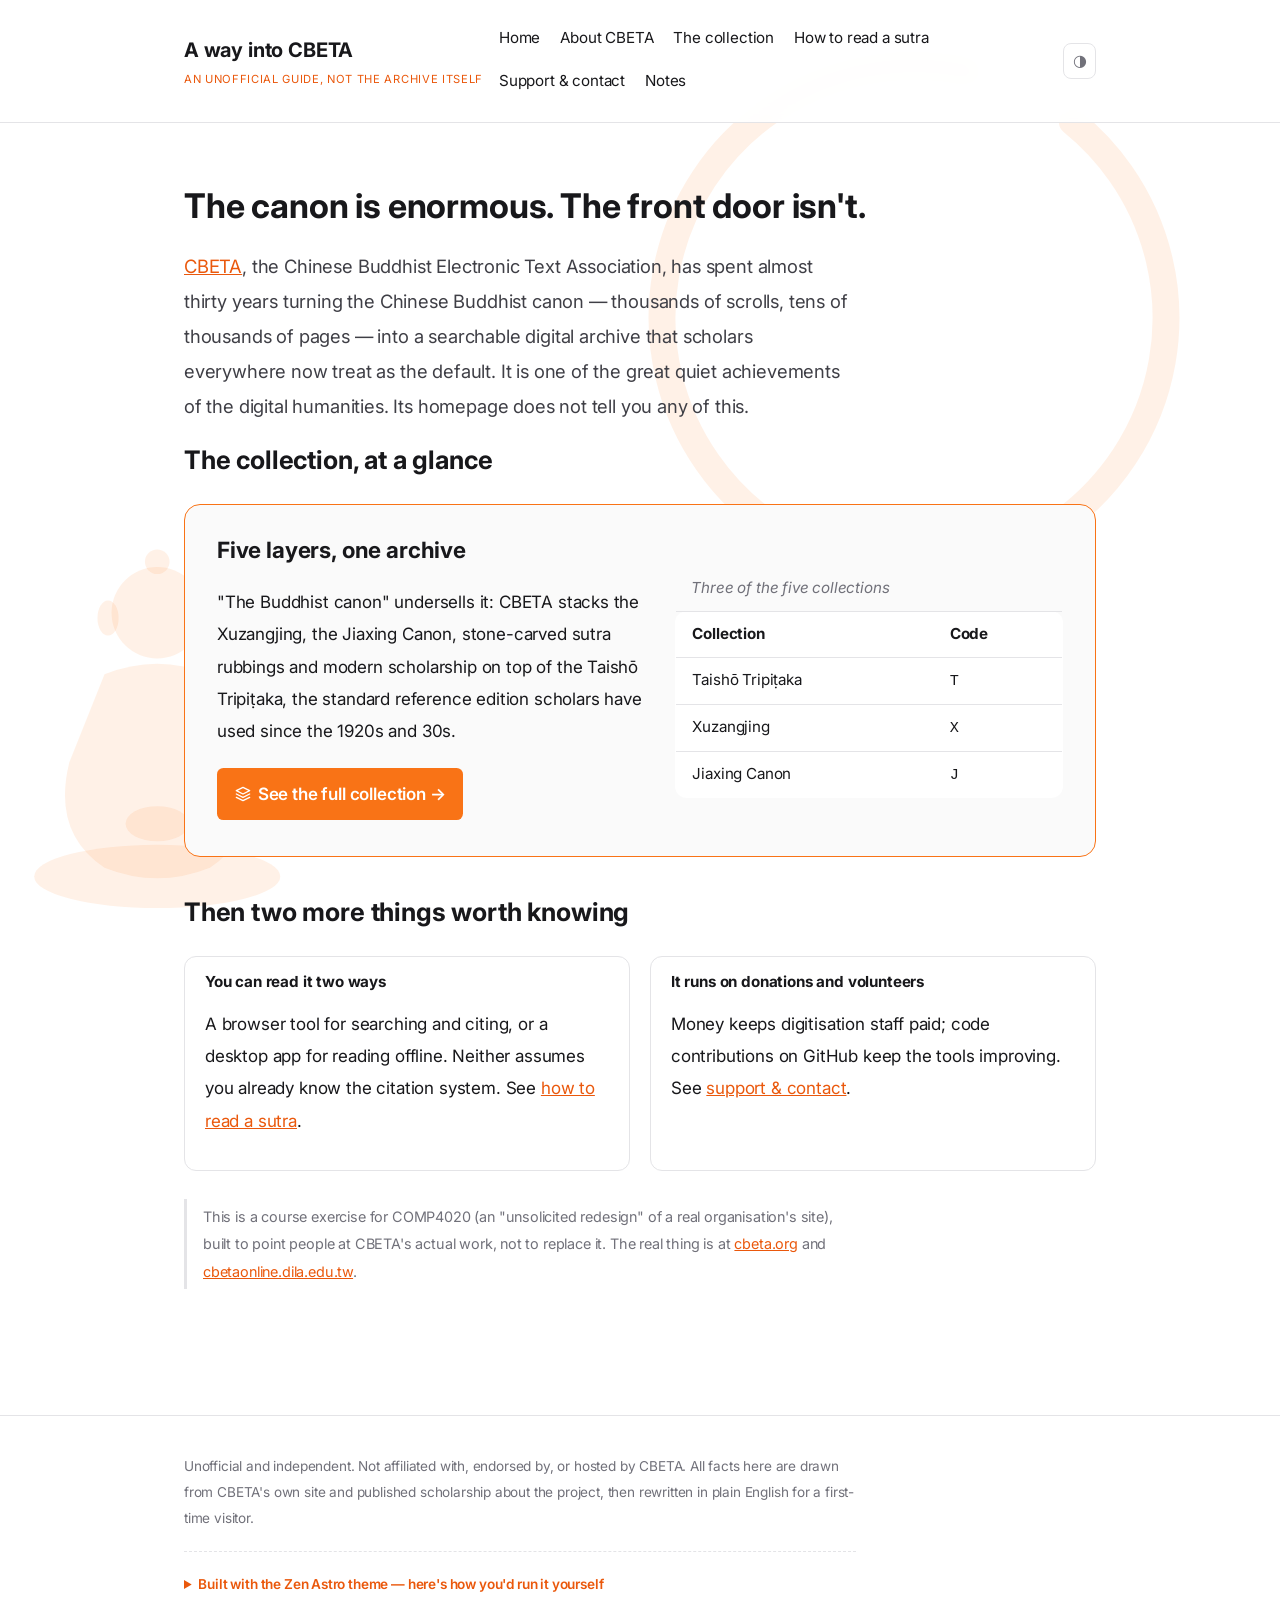
==== commit 78fa8f84: "riff: icon buttons, real CBETA images beside the long paragraphs Adds small inline SVG icons (stack," ====
--- a/index.html
+++ b/index.html
@@ -57,7 +57,10 @@
             stone-carved sutra rubbings and modern scholarship on top of the Taishō Tripiṭaka,
             the standard reference edition scholars have used since the 1920s and 30s.
           </p>
-          <a class="button-link" href="./collection.html">See the full collection &rarr;</a>
+          <a class="button-link" href="./collection.html"
+            ><svg viewBox="0 0 24 24" width="16" height="16" fill="none" stroke="currentColor" stroke-width="2" stroke-linecap="round" stroke-linejoin="round" aria-hidden="true"><polygon points="12 2 2 7 12 12 22 7 12 2" /><polyline points="2 17 12 22 22 17" /><polyline points="2 12 12 17 22 12" /></svg>
+            See the full collection &rarr;</a
+          >
         </div>
         <table class="canon compact">
           <caption>Three of the five collections</caption>
--- a/styles.css
+++ b/styles.css
@@ -77,7 +77,18 @@
 
 body {
   margin: 0;
-  background: var(--paper);
+  background-color: var(--paper);
+  background-image:
+    url("data:image/svg+xml,%3Csvg xmlns='http://www.w3.org/2000/svg' viewBox='0 0 400 400'%3E%3Ccircle cx='200' cy='200' r='150' fill='none' stroke='%23f97316' stroke-opacity='0.1' stroke-width='16' stroke-linecap='round' stroke-dasharray='830 70' transform='rotate(-35 200 200)'/%3E%3C/svg%3E"),
+    url("./buddha-silhouette.svg");
+  background-repeat: no-repeat, no-repeat;
+  background-position:
+    95% -8%,
+    -2% 108%;
+  background-size:
+    min(60vw, 42rem),
+    min(40vw, 22rem);
+  background-attachment: fixed, fixed;
   color: var(--ink);
   font-family:
     Inter,
@@ -305,6 +316,49 @@
   max-width: var(--measure);
 }
 
+.with-figure {
+  display: flex;
+  gap: 1.5rem;
+  align-items: flex-start;
+  max-width: var(--measure);
+  margin: 1rem 0 1.75rem;
+}
+
+.with-figure figure {
+  flex-shrink: 0;
+  margin: 0;
+  text-align: center;
+}
+
+.with-figure img {
+  display: block;
+  width: 5.5rem;
+  height: 5.5rem;
+  object-fit: contain;
+  border: 1px solid var(--rule);
+  border-radius: 0.75rem;
+  padding: 0.5rem;
+  background: var(--paper-dim);
+}
+
+.with-figure figcaption {
+  margin-top: 0.4rem;
+  font-size: 0.7rem;
+  color: var(--text-muted);
+}
+
+.with-figure p {
+  margin: 0;
+}
+
+@media (width <= 40rem) {
+  .with-figure {
+    flex-direction: column;
+    align-items: center;
+    text-align: center;
+  }
+}
+
 .disclaimer {
   max-width: var(--measure);
   font-size: 0.9rem;
@@ -487,7 +541,9 @@
 }
 
 .button-link {
-  display: inline-block;
+  display: inline-flex;
+  align-items: center;
+  gap: 0.45rem;
   background: var(--seal);
   color: #fff;
   text-decoration: none;
@@ -495,6 +551,10 @@
   border-radius: 0.4rem;
   font-weight: 600;
   margin: 0.25rem 0.5rem 0.25rem 0;
+}
+
+.button-link svg {
+  flex-shrink: 0;
 }
 
 .button-link:hover {
